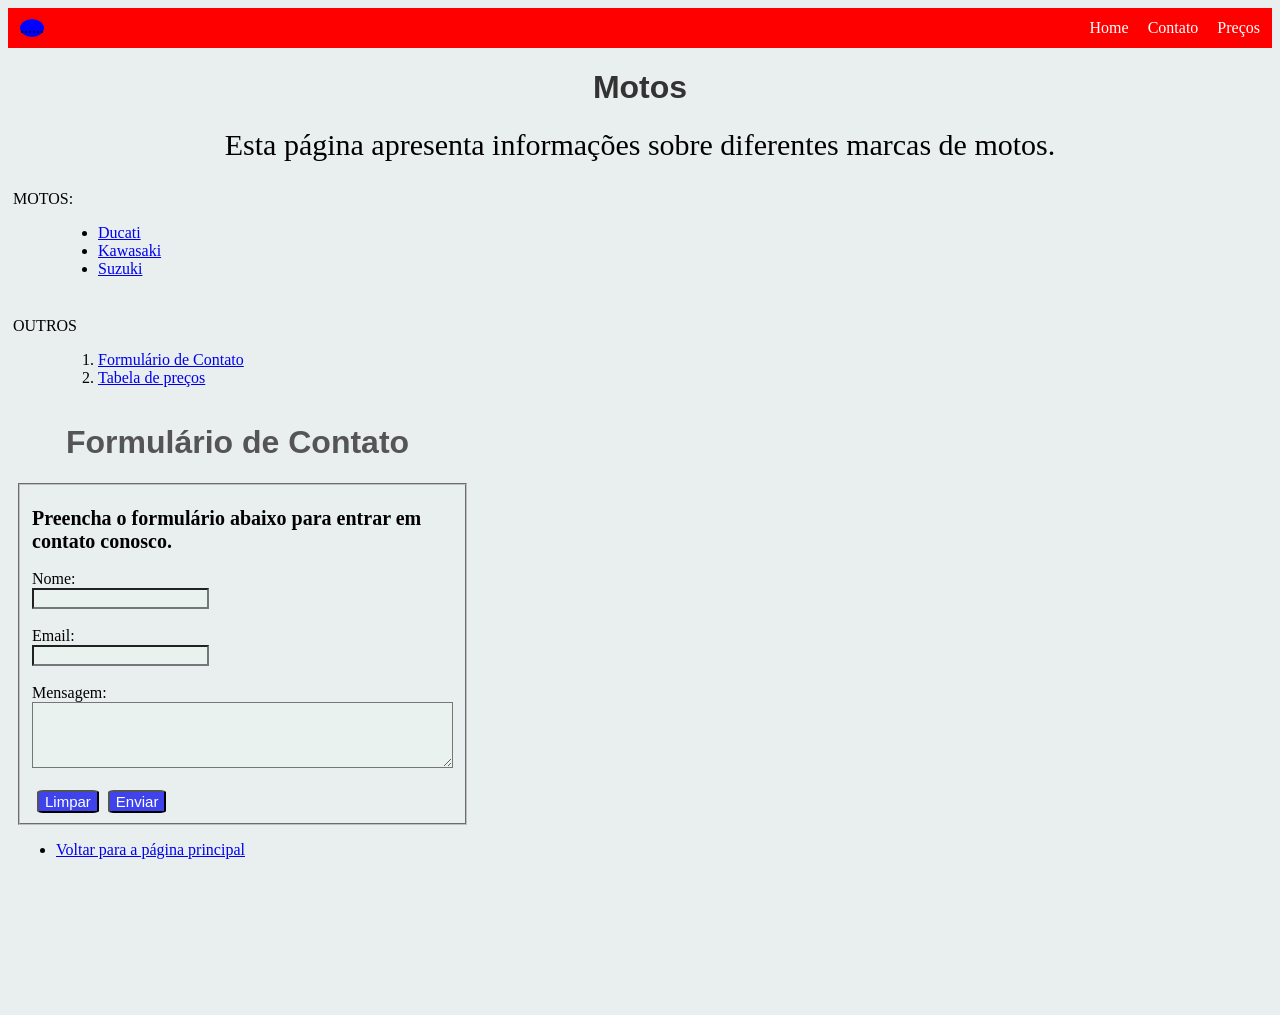
==== index.html @ a950b879 "Aula6-Utilizando Flexbox" ====
<!doctype html>
<html lang="en">
  <head>
    <meta charset="UTF-8" />
    <meta name="viewport" content="width=device-width, initial-scale=1.0" />
    <link rel="stylesheet" href="style.css" />
    <title>Motos</title>
  </head>
  <body>
    <div class="navbar">
      <div class="logo">......</div>
      <div class="menu">
        <a href="">Home</a>
        <a href="">Contato</a>
        <a href="">Preços</a>
      </div>
    </div>
    <div class="titulo">
      <h1>Motos</h1>
    </div>
    <div class="descricao">
      <p>Esta página apresenta informações sobre diferentes marcas de motos.</p>
    </div>
    <br />

    <p>MOTOS:</p>
    <ul id="links">
      <li><a href="motos/ducati.html">Ducati</a></li>
      <li><a href="motos/kawasaki.html">Kawasaki</a></li>
      <li><a href="motos/suzuki.html">Suzuki</a></li>
    </ul>
    <br />

    <p>OUTROS</p>
    <ol class="outros">
      <li><a href="form.html">Formulário de Contato</a></li>
      <li><a href="tabela.html">Tabela de preços</a></li>
    </ol>

    <iframe
      src="form.html"
      frameborder="0"
      width="600px"
      height="600px"
    ></iframe>
  </body>
</html>
---- style.css ----
body {
  background-color: rgb(233, 239, 239);
}

.navbar {
  background-color: red;
  display: flex;
  flex-direction: row;
  justify-content: space-between;
  align-items: center;
  padding: 0 12px;
  height: 40px;
}
.logo {
  background-color: blue;
  border-radius: 100%;
}
.menu a {
  color: white;
  /* border: 1px solid black; */
  text-decoration: none;
  margin-left: 15px;
}
p {
  font-size: 16px;
  margin: 5px;
}
.titulo {
  color: #333;
  font-family: Arial, sans-serif;
  text-align: center;
  margin-top: 20px;
}

.descricao p {
  font-size: 30px;
  display: flex;
  justify-content: center;
}
#links {
  margin-left: 50px;
}

.outros {
  margin-left: 50px;
}

.tabela-preco {
  width: 80%;
  margin: 20px auto;
  background-color: rgb(255, 255, 255);
}

fieldset {
  width: 30%;
}

h2 {
  font-size: 20px;
}

#h1-form {
  color: #555;
  font-family: "Trebuchet MS", sans-serif;
  text-align: left;
  margin-left: 50px;
}

.botao {
  font-size: 15px;
  background-color: rgb(62, 67, 236);
  margin-left: 5px;
  color: white;
  border-radius: 10%;
}

.botao:hover {
  color: rgba(62, 68, 236, 0.697);
  font-size: 16px;
  cursor: pointer;
  color: white;
}

input,
textarea {
  background-color: rgb(233, 242, 239);
}

th {
  font-weight: bold;
  font-size: 18px;
}
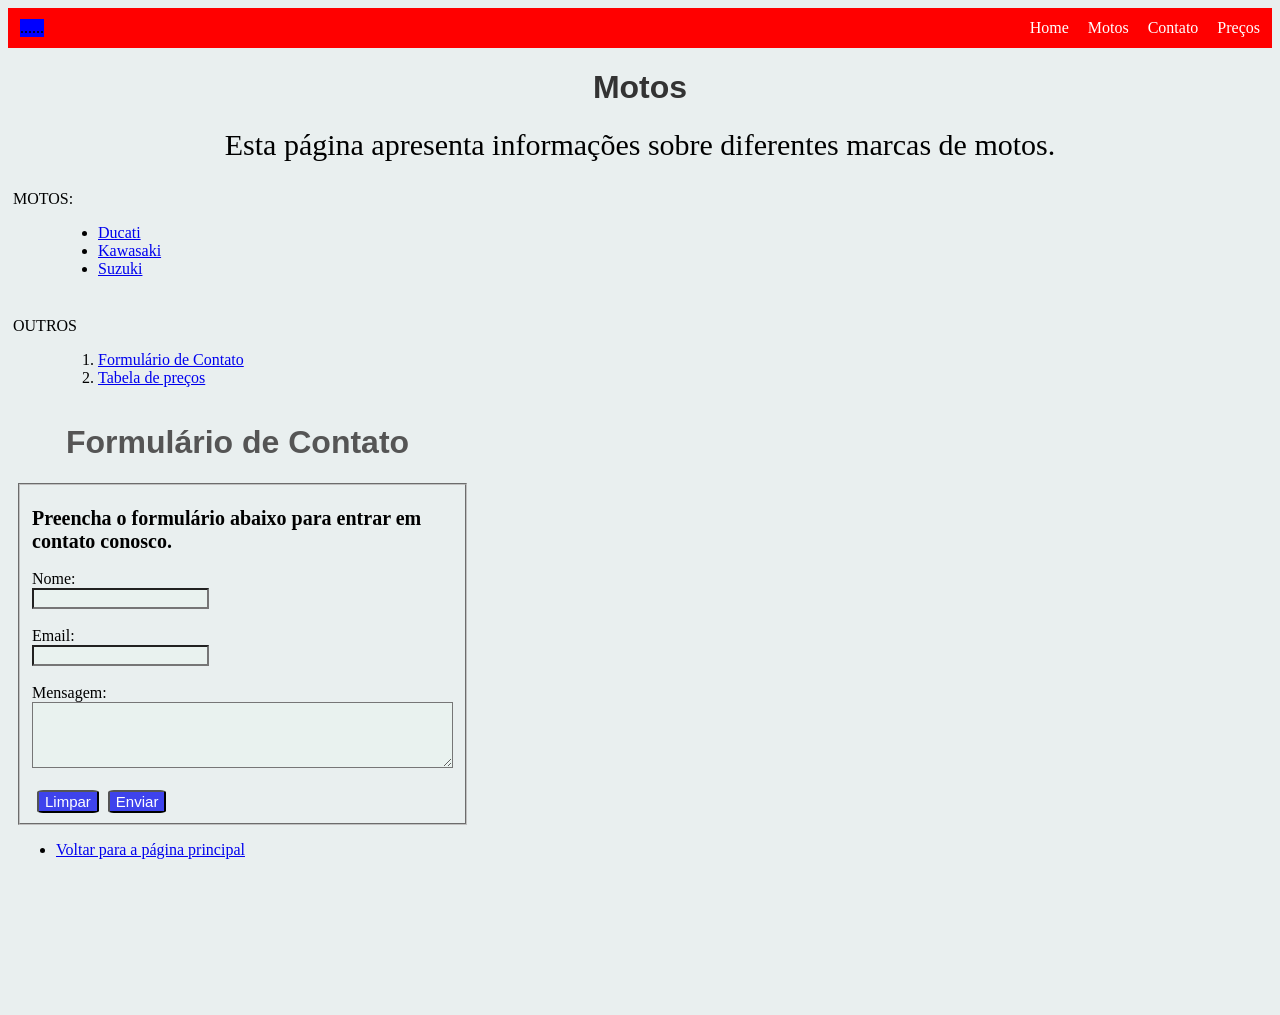
==== commit bdd86502: "motos" ====
--- a/index.html
+++ b/index.html
@@ -11,12 +11,13 @@
       <div class="logo">......</div>
       <div class="menu">
         <a href="">Home</a>
+        <a href="">Motos</a>
         <a href="">Contato</a>
         <a href="">Preços</a>
       </div>
     </div>
     <div class="titulo">
-      <h1>Motos</h1>
+      <h1 class="titulo-pagina">Motos</h1>
     </div>
     <div class="descricao">
       <p>Esta página apresenta informações sobre diferentes marcas de motos.</p>
--- a/style.css
+++ b/style.css
@@ -13,7 +13,6 @@
 }
 .logo {
   background-color: blue;
-  border-radius: 100%;
 }
 .menu a {
   color: white;
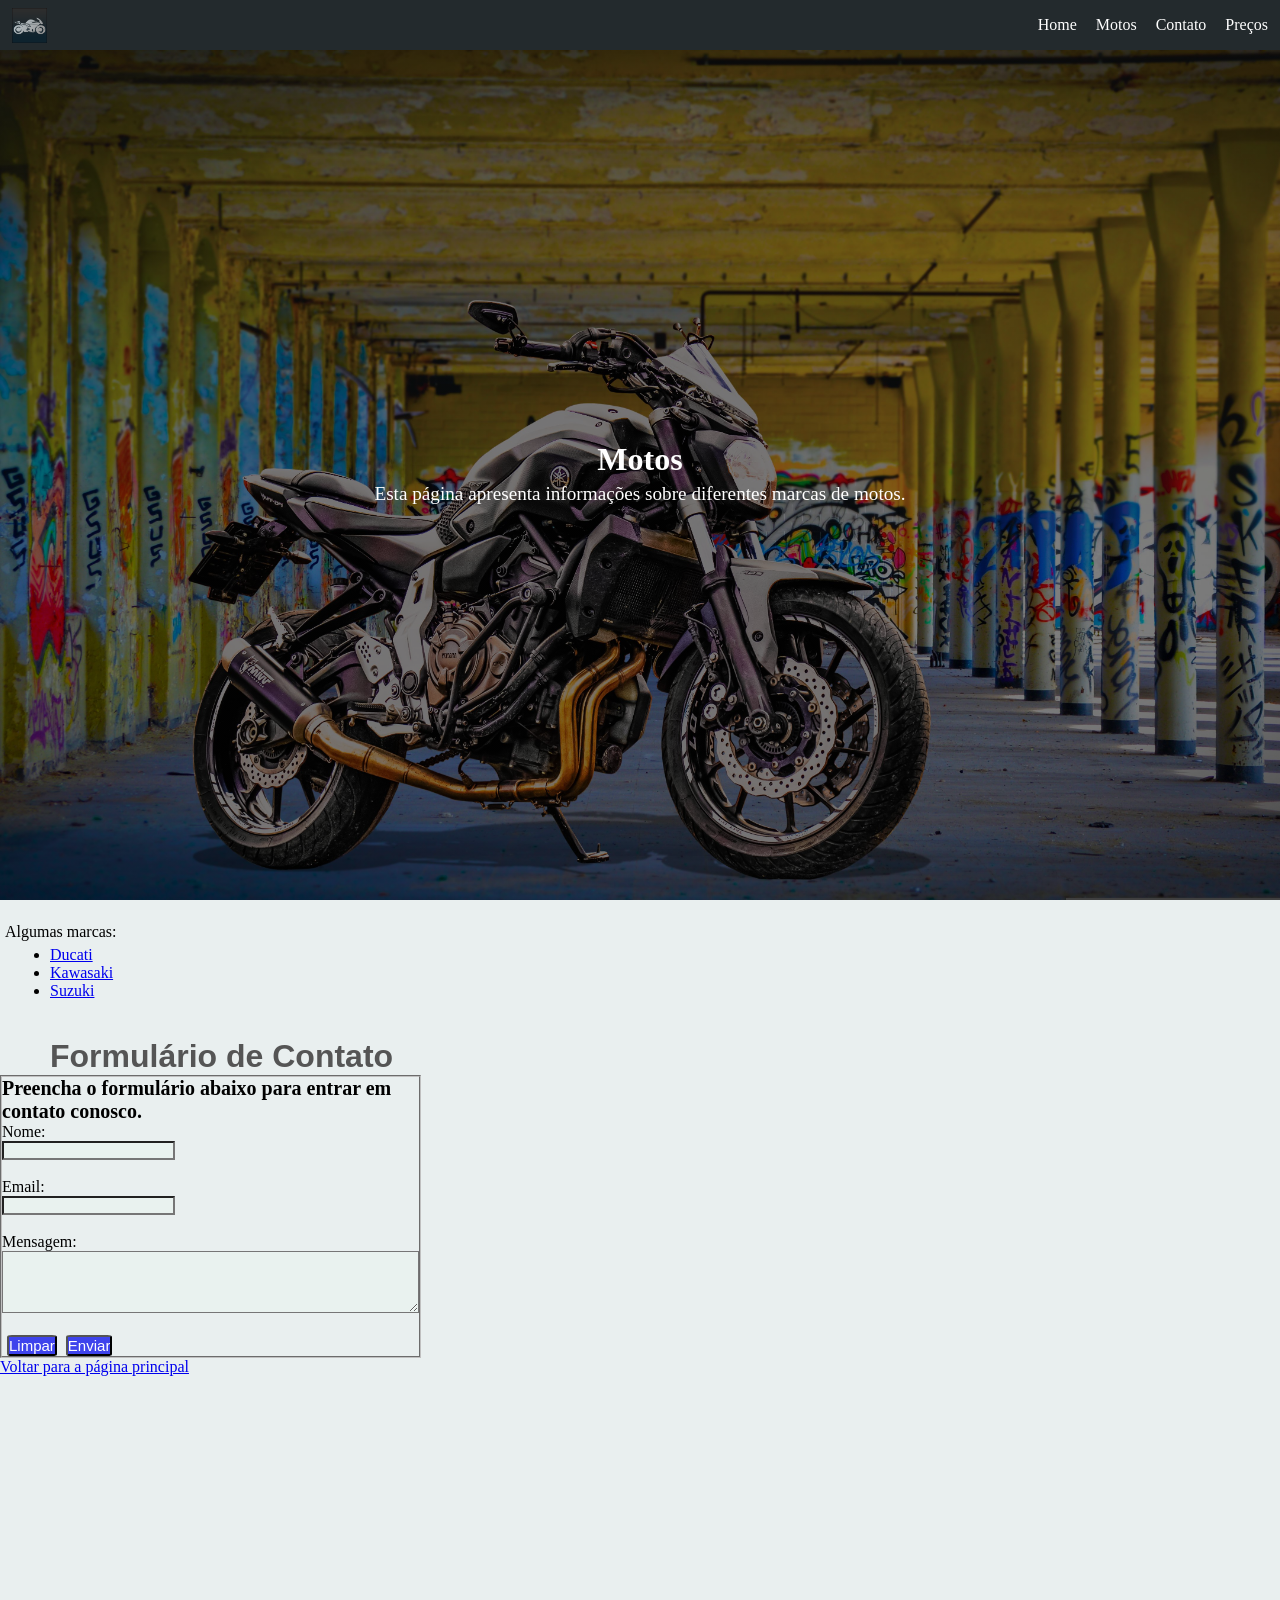
==== commit 42e24e01: "chore: clean up empty code change sections in the changes log" ====
--- a/index.html
+++ b/index.html
@@ -4,39 +4,42 @@
     <meta charset="UTF-8" />
     <meta name="viewport" content="width=device-width, initial-scale=1.0" />
     <link rel="stylesheet" href="style.css" />
+    <link
+      rel="shortcut icon"
+      href="/img/logo/bike-icon.ico"
+      type="image/x-icon"
+    />
     <title>Motos</title>
   </head>
   <body>
     <div class="navbar">
-      <div class="logo">......</div>
+      <div class="logo"><img src="/img/logo/bike-icon.ico" alt="logo" /></div>
       <div class="menu">
-        <a href="">Home</a>
-        <a href="">Motos</a>
-        <a href="">Contato</a>
-        <a href="">Preços</a>
+        <a href="/index.html">Home</a>
+        <a href="/motos.html">Motos</a>
+        <a href="/form.html">Contato</a>
+        <a href="/tabela.html">Preços</a>
       </div>
     </div>
-    <div class="titulo">
-      <h1 class="titulo-pagina">Motos</h1>
-    </div>
-    <div class="descricao">
-      <p>Esta página apresenta informações sobre diferentes marcas de motos.</p>
-    </div>
+
+    <header class="hero">
+      <div class="hero-content">
+        <h1 class="titulo-pagina">Motos</h1>
+        <p>
+          Esta página apresenta informações sobre diferentes marcas de motos.
+        </p>
+      </div>
+    </header>
+
     <br />
 
-    <p>MOTOS:</p>
+    <p>Algumas marcas:</p>
     <ul id="links">
       <li><a href="motos/ducati.html">Ducati</a></li>
       <li><a href="motos/kawasaki.html">Kawasaki</a></li>
       <li><a href="motos/suzuki.html">Suzuki</a></li>
     </ul>
     <br />
-
-    <p>OUTROS</p>
-    <ol class="outros">
-      <li><a href="form.html">Formulário de Contato</a></li>
-      <li><a href="tabela.html">Tabela de preços</a></li>
-    </ol>
 
     <iframe
       src="form.html"
--- a/style.css
+++ b/style.css
@@ -1,18 +1,26 @@
+* {
+  margin: 0;
+  padding: 0;
+  box-sizing: border-box;
+}
+
 body {
   background-color: rgb(233, 239, 239);
 }
 
 .navbar {
-  background-color: red;
+  background-color: #232a2d;
   display: flex;
   flex-direction: row;
   justify-content: space-between;
   align-items: center;
   padding: 0 12px;
-  height: 40px;
+  height: 50px;
+  margin-top: 0px;
 }
-.logo {
-  background-color: blue;
+.logo img {
+  width: 35px;
+  display: flex;
 }
 .menu a {
   color: white;
@@ -32,7 +40,7 @@
 }
 
 .descricao p {
-  font-size: 30px;
+  font-size: 28px;
   display: flex;
   justify-content: center;
 }
@@ -89,3 +97,27 @@
   font-weight: bold;
   font-size: 18px;
 }
+
+/* Seção da Imagem de Fundo */
+.hero {
+  height: calc(100vh - 50px); /* Ocupa a tela toda menos a altura da nav */
+  background-image:
+    linear-gradient(rgba(0, 0, 0, 0.5), rgba(0, 0, 0, 0.5)),
+    url("/img/background/mt-background-home.jpg");
+  background-size: cover;
+  background-position: center;
+  display: flex;
+  justify-content: center; /* Centraliza horizontalmente */
+  align-items: center; /* Centraliza verticalmente */
+  text-align: center;
+  color: white;
+}
+
+.hero-content h2 {
+  font-size: 3rem;
+  margin-bottom: 10px;
+}
+
+.hero-content p {
+  font-size: 1.2rem;
+}
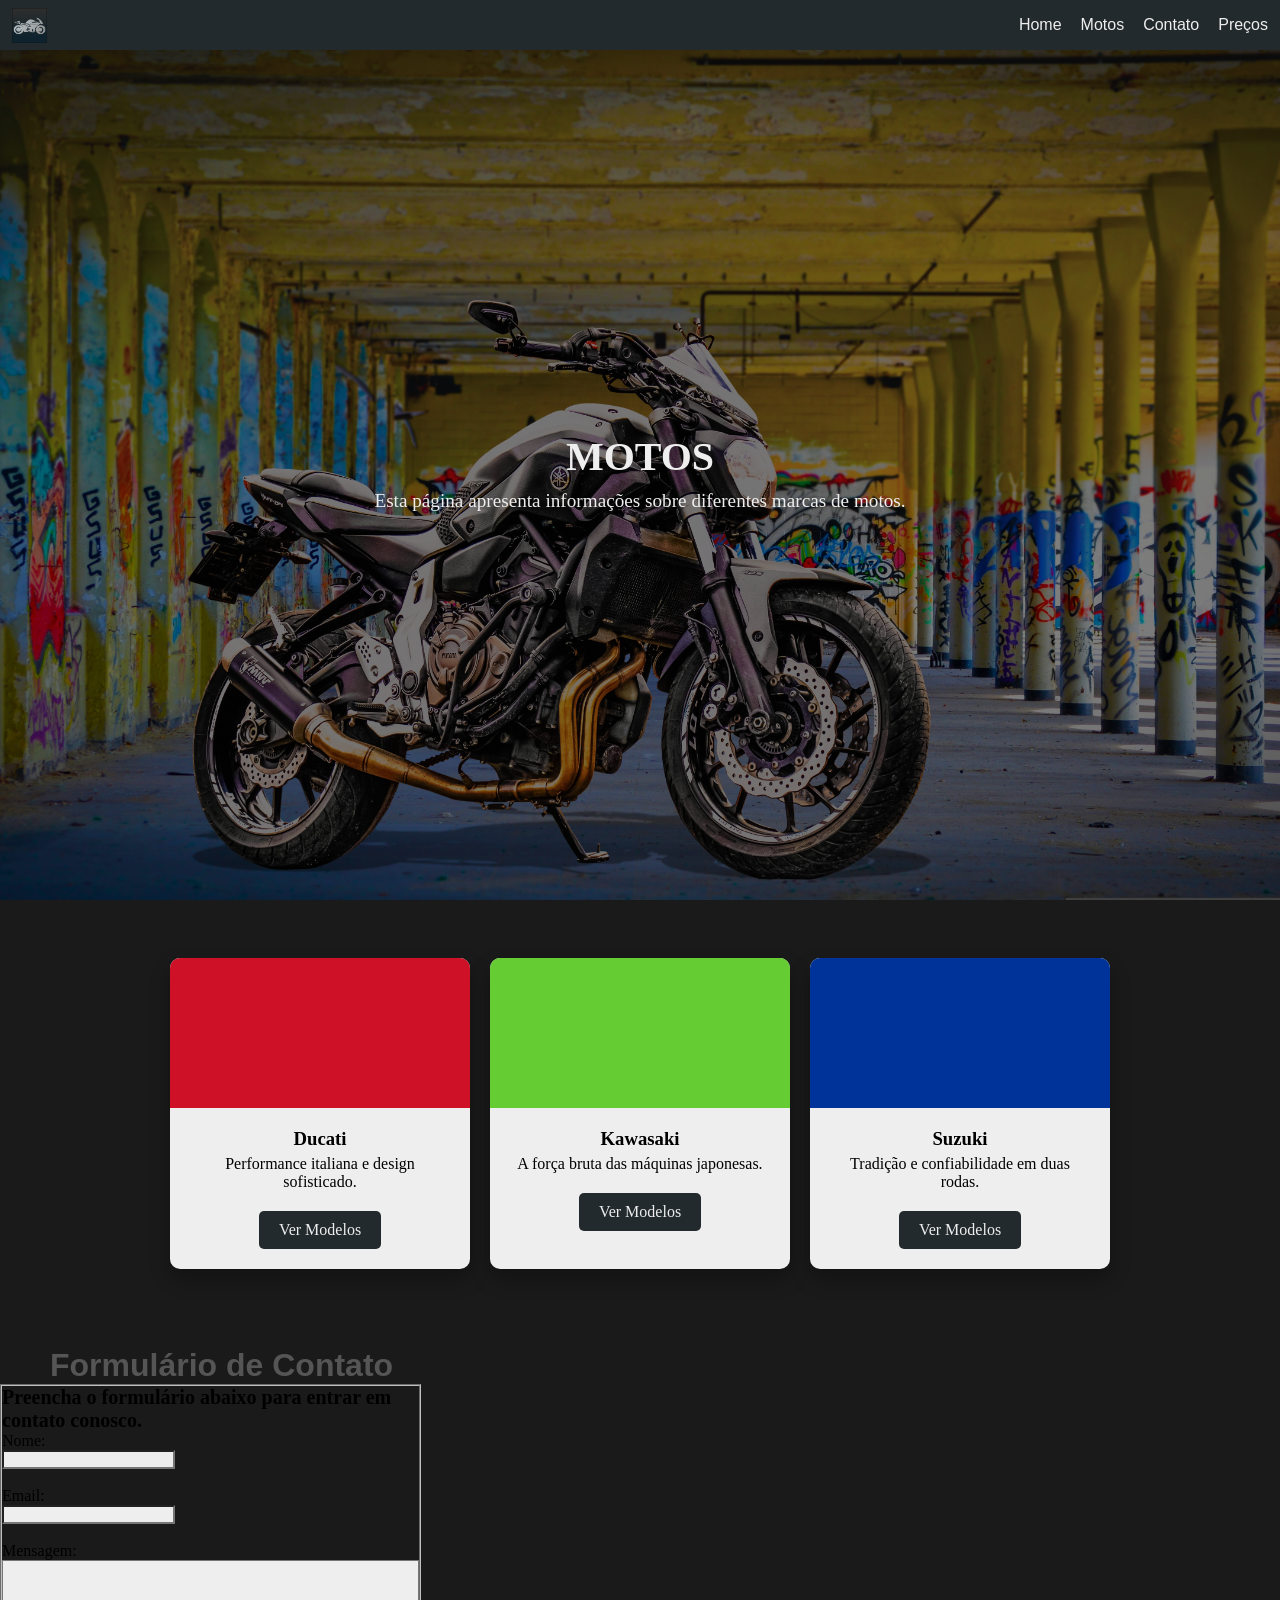
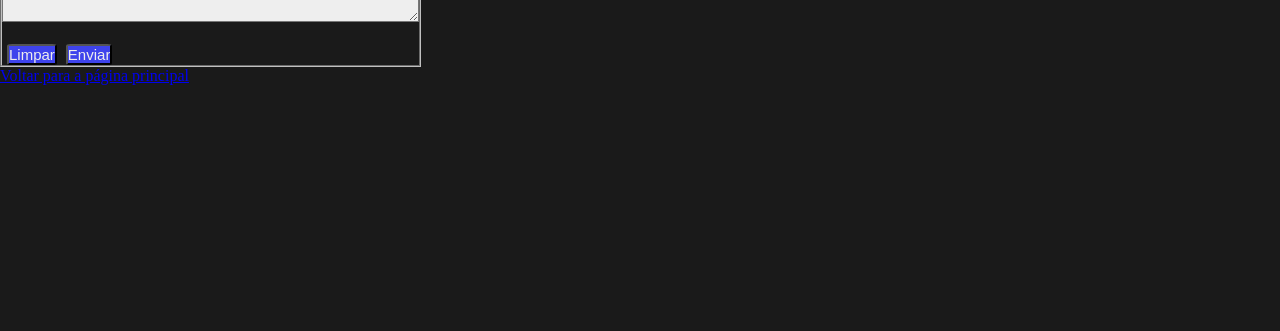
==== commit af36ee0d: "feat: enhance navbar and add motorcycle cards with descriptions and links" ====
--- a/index.html
+++ b/index.html
@@ -13,7 +13,11 @@
   </head>
   <body>
     <div class="navbar">
-      <div class="logo"><img src="/img/logo/bike-icon.ico" alt="logo" /></div>
+      <div class="logo">
+        <img src="/img/logo/bike-icon.ico" alt="logo" /><a
+          href="/index.html"
+        ></a>
+      </div>
       <div class="menu">
         <a href="/index.html">Home</a>
         <a href="/motos.html">Motos</a>
@@ -33,12 +37,35 @@
 
     <br />
 
-    <p>Algumas marcas:</p>
-    <ul id="links">
-      <li><a href="motos/ducati.html">Ducati</a></li>
-      <li><a href="motos/kawasaki.html">Kawasaki</a></li>
-      <li><a href="motos/suzuki.html">Suzuki</a></li>
-    </ul>
+<section class="container-marcas">
+  <div class="card">
+    <div class="card-header ducati"></div>
+    <div class="card-body">
+      <h3>Ducati</h3>
+      <p>Performance italiana e design sofisticado.</p>
+      <a href="motos/ducati.html" class="btn-card">Ver Modelos</a>
+    </div>
+  </div>
+
+  <div class="card">
+    <div class="card-header kawasaki"></div>
+    <div class="card-body">
+      <h3>Kawasaki</h3>
+      <p>A força bruta das máquinas japonesas.</p>
+      <a href="motos/kawasaki.html" class="btn-card">Ver Modelos</a>
+    </div>
+  </div>
+
+  <div class="card">
+    <div class="card-header suzuki"></div>
+    <div class="card-body">
+      <h3>Suzuki</h3>
+      <p>Tradição e confiabilidade em duas rodas.</p>
+      <a href="motos/suzuki.html" class="btn-card">Ver Modelos</a>
+    </div>
+  </div>
+</section>
+  
     <br />
 
     <iframe
--- a/style.css
+++ b/style.css
@@ -5,7 +5,7 @@
 }
 
 body {
-  background-color: rgb(233, 239, 239);
+  background-color: #1a1a1a;
 }
 
 .navbar {
@@ -23,17 +23,23 @@
   display: flex;
 }
 .menu a {
-  color: white;
-  /* border: 1px solid black; */
+  color: #eeeeee;
   text-decoration: none;
   margin-left: 15px;
+  font-family: sans-serif;
+  transition: 0.3s;
 }
+
+.menu a:hover {
+  color: #ff4d4d; 
+}
+
 p {
   font-size: 16px;
   margin: 5px;
 }
 .titulo {
-  color: #333;
+  color: #eeeeee;
   font-family: Arial, sans-serif;
   text-align: center;
   margin-top: 20px;
@@ -55,9 +61,59 @@
 .tabela-preco {
   width: 80%;
   margin: 20px auto;
-  background-color: rgb(255, 255, 255);
+  background-color: #eeeeee;
 }
 
+/* Container que segura os cards */
+.container-marcas {
+  display: flex;
+  justify-content: center; 
+  gap: 20px;               /* Espaço entre os cards */
+  padding: 40px 20px;
+  flex-wrap: wrap;         /* Se a tela for pequena, eles quebram linha */
+}
+
+/* Estilo individual do Card */
+.card {
+  background-color: #eeeeee;
+  width: 300px;
+  border-radius: 10px;
+  overflow: hidden;      
+  box-shadow: 0 10px 20px rgba(0, 0, 0, 0.3);
+  transition: transform 0.3s;
+}
+
+.card:hover {
+  transform: translateY(-10px); /* Efeito de flutuar ao passar o mouse */
+}
+
+/* Espaço para uma cor ou imagem no topo do card */
+.card-header {
+  height: 150px;
+  transition: height 0.3s ease;
+  background-color: #444;
+}
+
+/* Cores temáticas para cada marca (Substituir por imagens) */
+.ducati { background-color: #ce1126; }    /* Vermelho Ducati */
+.kawasaki { background-color: #66cc33; }  /* Verde Kawasaki */
+.suzuki { background-color: #003399; }    /* Azul Suzuki */
+
+
+.card-body {
+  padding: 20px;
+  text-align: center;
+}
+
+.btn-card {
+  display: inline-block;
+  margin-top: 15px;
+  padding: 10px 20px;
+  background-color: #232a2d;
+  color:#eeeeee;
+  text-decoration: none;
+  border-radius: 5px;
+}
 fieldset {
   width: 30%;
 }
@@ -77,7 +133,7 @@
   font-size: 15px;
   background-color: rgb(62, 67, 236);
   margin-left: 5px;
-  color: white;
+  color: #eeeeee;
   border-radius: 10%;
 }
 
@@ -85,12 +141,12 @@
   color: rgba(62, 68, 236, 0.697);
   font-size: 16px;
   cursor: pointer;
-  color: white;
+  color: #eeeeee;
 }
 
 input,
 textarea {
-  background-color: rgb(233, 242, 239);
+  background-color: #eeeeee;
 }
 
 th {
@@ -110,14 +166,15 @@
   justify-content: center; /* Centraliza horizontalmente */
   align-items: center; /* Centraliza verticalmente */
   text-align: center;
-  color: white;
-}
-
-.hero-content h2 {
-  font-size: 3rem;
-  margin-bottom: 10px;
+  color: #eeeeee;
 }
 
 .hero-content p {
   font-size: 1.2rem;
 }
+.hero-content .titulo-pagina { 
+  font-size: 2.5rem;
+  margin-bottom: 10px;
+  text-transform: uppercase;
+  font-weight: bold;
+}
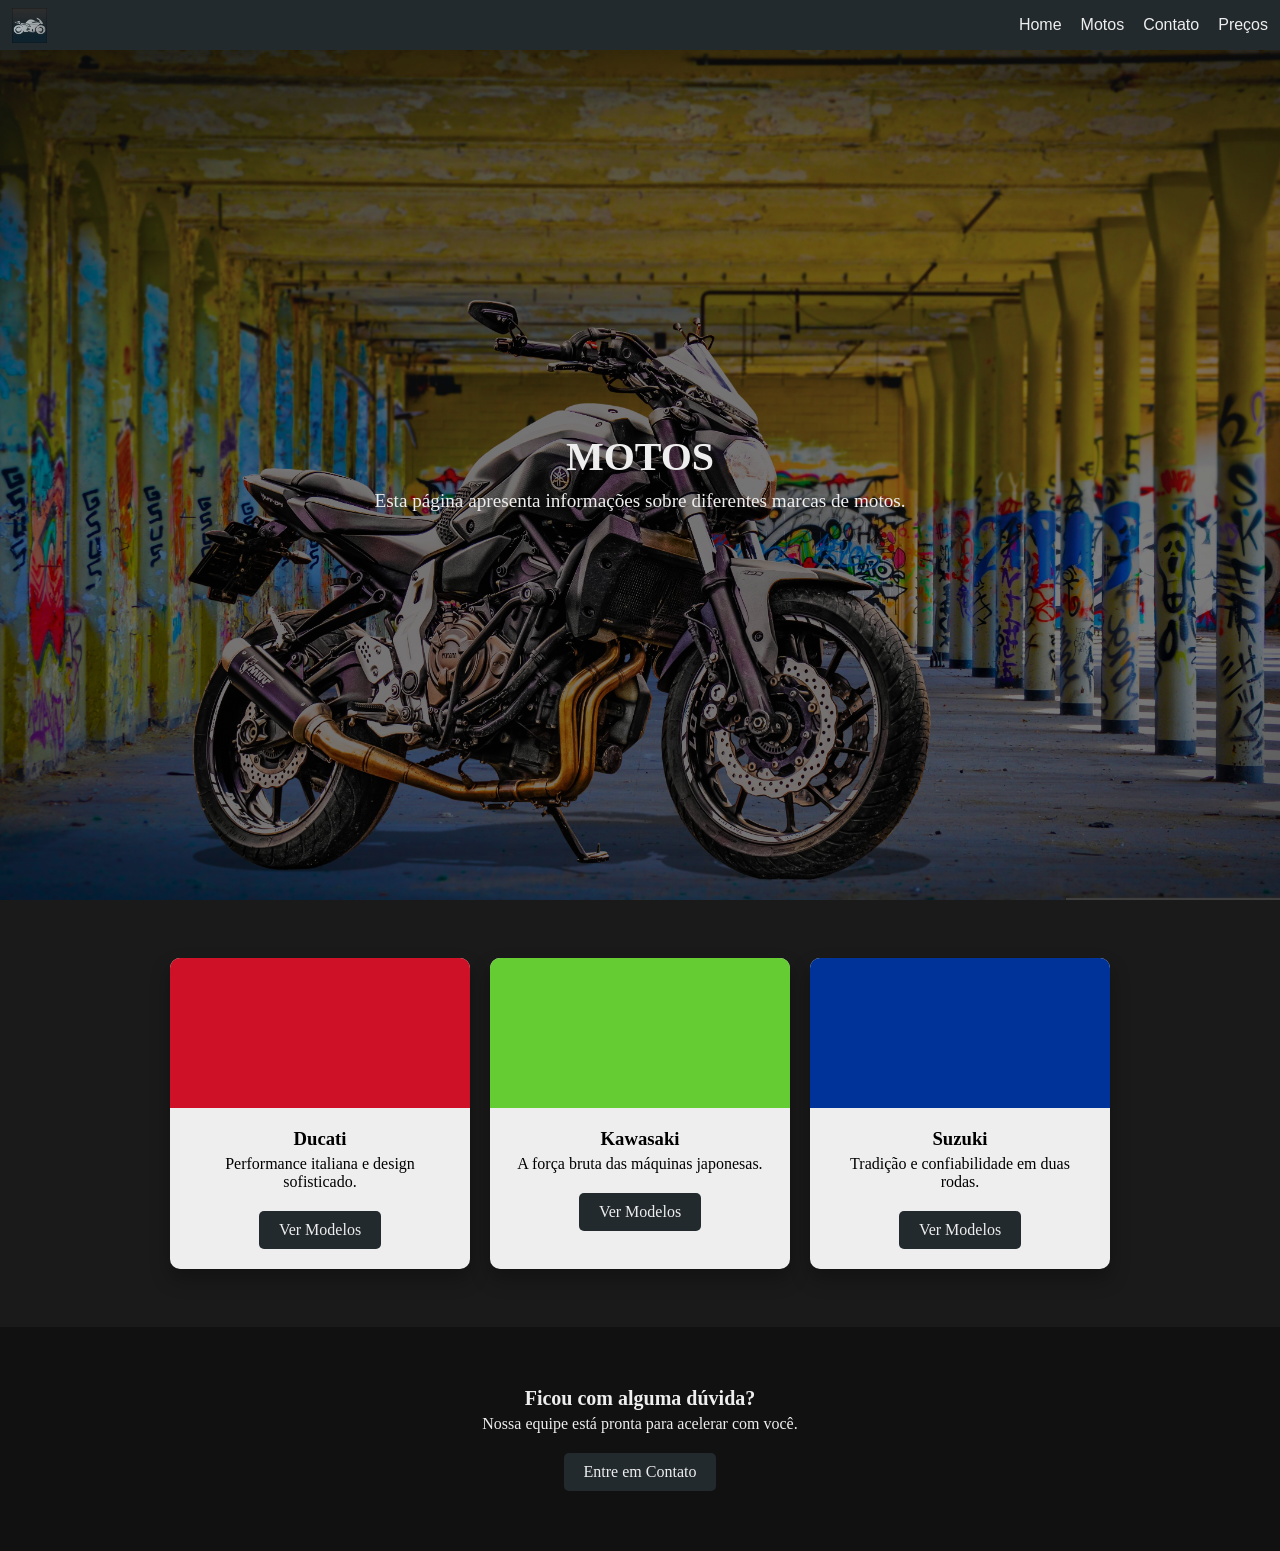
==== commit 5ec25b60: "feat: update motorcycle pages and forms with new layout and specifications" ====
--- a/index.html
+++ b/index.html
@@ -1,78 +1,75 @@
 <!doctype html>
 <html lang="en">
-  <head>
-    <meta charset="UTF-8" />
-    <meta name="viewport" content="width=device-width, initial-scale=1.0" />
-    <link rel="stylesheet" href="style.css" />
-    <link
-      rel="shortcut icon"
-      href="/img/logo/bike-icon.ico"
-      type="image/x-icon"
-    />
-    <title>Motos</title>
-  </head>
-  <body>
-    <div class="navbar">
-      <div class="logo">
-        <img src="/img/logo/bike-icon.ico" alt="logo" /><a
-          href="/index.html"
-        ></a>
-      </div>
-      <div class="menu">
-        <a href="/index.html">Home</a>
-        <a href="/motos.html">Motos</a>
-        <a href="/form.html">Contato</a>
-        <a href="/tabela.html">Preços</a>
+
+<head>
+  <meta charset="UTF-8" />
+  <meta name="viewport" content="width=device-width, initial-scale=1.0" />
+  <link rel="stylesheet" href="style.css" />
+  <link rel="shortcut icon" href="/img/logo/bike-icon.ico" type="image/x-icon" />
+  <title>Motos</title>
+</head>
+
+<body>
+  <div class="navbar">
+    <div class="logo">
+      <img src="/img/logo/bike-icon.ico" alt="logo" /><a href="/index.html"></a>
+    </div>
+    <div class="menu">
+      <a href="/index.html">Home</a>
+      <a href="/motos.html">Motos</a>
+      <a href="/form.html">Contato</a>
+      <a href="/tabela.html">Preços</a>
+    </div>
+  </div>
+
+  <header class="hero">
+    <div class="hero-content">
+      <h1 class="titulo-pagina">Motos</h1>
+      <p>
+        Esta página apresenta informações sobre diferentes marcas de motos.
+      </p>
+    </div>
+  </header>
+
+  <br />
+
+  <section class="container-marcas">
+    <div class="card">
+      <div class="card-header ducati"></div>
+      <div class="card-body">
+        <h3>Ducati</h3>
+        <p>Performance italiana e design sofisticado.</p>
+        <a href="motos/ducati.html" class="btn-card">Ver Modelos</a>
       </div>
     </div>
 
-    <header class="hero">
-      <div class="hero-content">
-        <h1 class="titulo-pagina">Motos</h1>
-        <p>
-          Esta página apresenta informações sobre diferentes marcas de motos.
-        </p>
+    <div class="card">
+      <div class="card-header kawasaki"></div>
+      <div class="card-body">
+        <h3>Kawasaki</h3>
+        <p>A força bruta das máquinas japonesas.</p>
+        <a href="motos/kawasaki.html" class="btn-card">Ver Modelos</a>
       </div>
-    </header>
+    </div>
 
-    <br />
+    <div class="card">
+      <div class="card-header suzuki"></div>
+      <div class="card-body">
+        <h3>Suzuki</h3>
+        <p>Tradição e confiabilidade em duas rodas.</p>
+        <a href="motos/suzuki.html" class="btn-card">Ver Modelos</a>
+      </div>
+    </div>
+  </section>
 
-<section class="container-marcas">
-  <div class="card">
-    <div class="card-header ducati"></div>
-    <div class="card-body">
-      <h3>Ducati</h3>
-      <p>Performance italiana e design sofisticado.</p>
-      <a href="motos/ducati.html" class="btn-card">Ver Modelos</a>
-    </div>
-  </div>
+  <br />
 
-  <div class="card">
-    <div class="card-header kawasaki"></div>
-    <div class="card-body">
-      <h3>Kawasaki</h3>
-      <p>A força bruta das máquinas japonesas.</p>
-      <a href="motos/kawasaki.html" class="btn-card">Ver Modelos</a>
-    </div>
-  </div>
+  <section class="cta-contato">
+    <h2>Ficou com alguma dúvida?</h2>
+    <p>Nossa equipe está pronta para acelerar com você.</p>
+    <a href="form.html" class="btn-card">Entre em Contato</a>
+  </section>
 
-  <div class="card">
-    <div class="card-header suzuki"></div>
-    <div class="card-body">
-      <h3>Suzuki</h3>
-      <p>Tradição e confiabilidade em duas rodas.</p>
-      <a href="motos/suzuki.html" class="btn-card">Ver Modelos</a>
-    </div>
-  </div>
-</section>
-  
-    <br />
+</body>
 
-    <iframe
-      src="form.html"
-      frameborder="0"
-      width="600px"
-      height="600px"
-    ></iframe>
-  </body>
-</html>
+</html>
--- a/style.css
+++ b/style.css
@@ -38,30 +38,15 @@
   font-size: 16px;
   margin: 5px;
 }
-.titulo {
-  color: #eeeeee;
-  font-family: Arial, sans-serif;
-  text-align: center;
-  margin-top: 20px;
-}
-
-.descricao p {
-  font-size: 28px;
+
+.hero-tabela {
+  height: 30vh; 
   display: flex;
   justify-content: center;
-}
-#links {
-  margin-left: 50px;
-}
-
-.outros {
-  margin-left: 50px;
-}
-
-.tabela-preco {
-  width: 80%;
-  margin: 20px auto;
-  background-color: #eeeeee;
+  align-items: center;
+  text-align: center;
+  color: #eeeeee;
+  background-color: #1a1a1a;
 }
 
 /* Container que segura os cards */
@@ -114,8 +99,14 @@
   text-decoration: none;
   border-radius: 5px;
 }
-fieldset {
-  width: 30%;
+
+.contato-container {
+  display: flex;
+  flex-direction: column;
+  align-items: center;
+  justify-content: center;
+  min-height: 80vh;
+  padding: 20px;
 }
 
 h2 {
@@ -129,21 +120,6 @@
   margin-left: 50px;
 }
 
-.botao {
-  font-size: 15px;
-  background-color: rgb(62, 67, 236);
-  margin-left: 5px;
-  color: #eeeeee;
-  border-radius: 10%;
-}
-
-.botao:hover {
-  color: rgba(62, 68, 236, 0.697);
-  font-size: 16px;
-  cursor: pointer;
-  color: #eeeeee;
-}
-
 input,
 textarea {
   background-color: #eeeeee;
@@ -154,7 +130,34 @@
   font-size: 18px;
 }
 
-/* Seção da Imagem de Fundo */
+.tabela-preco {
+  width: 90%;
+  max-width: 800px;
+  margin: 50px auto;
+  border-collapse: collapse;
+  background-color: #232a2d; /* Cor escura para combinar com o tema */
+  color: #eeeeee;
+  border-radius: 10px;
+  overflow: hidden;
+}
+
+.tabela-preco th {
+  background-color: #ff4d4d; /* Vermelho esportivo no topo */
+  padding: 15px;
+  text-transform: uppercase;
+}
+
+.tabela-preco td {
+  padding: 12px;
+  text-align: center;
+  border-bottom: 1px solid #444;
+}
+
+.tabela-preco tr:hover {
+  background-color: #333; /* Efeito ao passar o mouse na linha */
+}
+
+/* Imagem de Fundo */
 .hero {
   height: calc(100vh - 50px); /* Ocupa a tela toda menos a altura da nav */
   background-image:
@@ -177,4 +180,230 @@
   margin-bottom: 10px;
   text-transform: uppercase;
   font-weight: bold;
+}
+
+
+.hero-marca {
+  height: 40vh;
+  display: flex;
+  justify-content: center;
+  align-items: center;
+  text-align: center;
+  color: #eeeeee;
+}
+
+/* Cores de Destaque */
+.bg-kawasaki { background: linear-gradient(rgba(0,0,0,0.6), rgba(0,0,0,0.6)), #66cc33; }
+.border-kawasaki { border-left: 5px solid #66cc33; }
+.tag-kawasaki { background-color: #66cc33; }
+
+.bg-suzuki { background: linear-gradient(rgba(0,0,0,0.6), rgba(0,0,0,0.6)), #003399; }
+.border-suzuki { border-left: 5px solid #003399; }
+.tag-suzuki { background-color: #003399; }
+
+.bg-ducati { 
+  background: linear-gradient(rgba(0,0,0,0.6), rgba(0,0,0,0.6)), #ce1126; 
+}
+.border-ducati { border-left: 5px solid #ce1126; }
+.tag-ducati { 
+  background-color: #ce1126 !important; 
+}
+
+.vitrine-motos {
+  display: flex;
+  justify-content: space-around;
+  flex-wrap: wrap;
+  gap: 30px;
+  padding: 50px 20px;
+}
+
+/* Card minimalista de modelo */
+.modelo-card {
+  background-color: #232a2d;
+  color: #eeeeee;
+  width: 350px;
+  padding: 20px;
+  border-radius: 5px;
+  transition: 0.3s;
+}
+
+.modelo-card:hover {
+  background-color: #333;
+  transform: scale(1.05);
+}
+
+.modelo-info h3 {
+  font-family: sans-serif;
+  text-transform: uppercase;
+  margin-bottom: 10px;
+}
+
+.tag {
+  display: inline-block;
+  margin-top: 15px;
+  font-size: 12px;
+  background-color: #ce1126;
+  padding: 3px 10px;
+  border-radius: 20px;
+  font-weight: bold;
+}
+
+.voltar {
+  text-align: center;
+  padding-bottom: 40px;
+}
+
+.voltar a {
+  color: #eeeeee;
+  text-decoration: none;
+  font-family: sans-serif;
+}
+
+.especificacoes-container {
+  padding: 40px 20px;
+  max-width: 900px;
+  margin: 0 auto;
+}
+
+.titulo-sessao {
+  color: #eeeeee;
+  text-align: center;
+  margin-bottom: 30px;
+  text-transform: uppercase;
+}
+
+.spec-item {
+  background-color: #232a2d;
+  margin-bottom: 20px;
+  padding: 20px;
+  border-radius: 8px;
+  color: #eeeeee;
+}
+
+.spec-header {
+  display: flex;
+  justify-content: space-between;
+  align-items: center;
+  border-bottom: 1px solid #444;
+  padding-bottom: 10px;
+  margin-bottom: 15px;
+}
+
+.spec-grid {
+  display: flex;
+  justify-content: space-between;
+  flex-wrap: wrap; 
+  gap: 15px;
+}
+
+.dado {
+  flex: 1;
+  min-width: 150px; /* Garante que os dados não fiquem esmagados */
+  font-family: sans-serif;
+  font-size: 0.9rem;
+}
+
+.dado strong {
+  color: #ff4d4d; /* Cor de destaque para os rótulos */
+  display: block;
+  font-size: 0.7rem;
+  text-transform: uppercase;
+}
+
+/* Container de Contato */
+.contato-container {
+    display: flex;
+    justify-content: center;
+    align-items: center;
+    min-height: 80vh;
+    padding: 40px 20px;
+}
+
+.contato-card {
+    background-color: #232a2d; /* Mesmo cinza dos outros cards */
+    padding: 40px;
+    border-radius: 10px;
+    width: 100%;
+    max-width: 600px;
+    box-shadow: 0 10px 30px rgba(0, 0, 0, 0.5);
+    color: #eeeeee;
+}
+
+#h1-form {
+    color: #ff4d4d; /* Vermelho de destaque */
+    margin-bottom: 10px;
+    font-family: sans-serif;
+    text-transform: uppercase;
+}
+
+.form-flex {
+    display: flex;
+    flex-direction: column;
+    gap: 20px;
+    margin-top: 25px;
+}
+
+.input-group {
+    display: flex;
+    flex-direction: column;
+    gap: 8px;
+}
+
+.input-group label {
+    font-weight: bold;
+    font-size: 0.9rem;
+    color: #bbb;
+}
+
+.input-group input, 
+.input-group textarea {
+    padding: 12px;
+    border-radius: 5px;
+    border: 1px solid #444;
+    background-color: #1a1a1a;
+    color: #eeeeee;
+    font-family: sans-serif;
+    outline: none;
+}
+
+.input-group input:focus, 
+.input-group textarea:focus {
+    border-color: #ff4d4d;
+}
+
+
+.form-buttons {
+    display: flex;
+    gap: 10px;
+}
+
+.botao-enviar, .botao-reset {
+    flex: 1;
+    padding: 15px;
+    border: none;
+    border-radius: 5px;
+    cursor: pointer;
+    font-weight: bold;
+    text-transform: uppercase;
+    transition: 0.3s;
+}
+
+.botao-enviar {
+    background-color: #ff4d4d;
+    color: white;
+}
+
+.botao-reset {
+    background-color: #444;
+    color: #ccc;
+}
+
+.botao-enviar:hover { background-color: #e60000; }
+.botao-reset:hover { background-color: #555; }
+
+.cta-contato {
+    text-align: center;
+    padding: 60px 20px;
+    background-color: #111;
+    color: #eeeeee;
 }
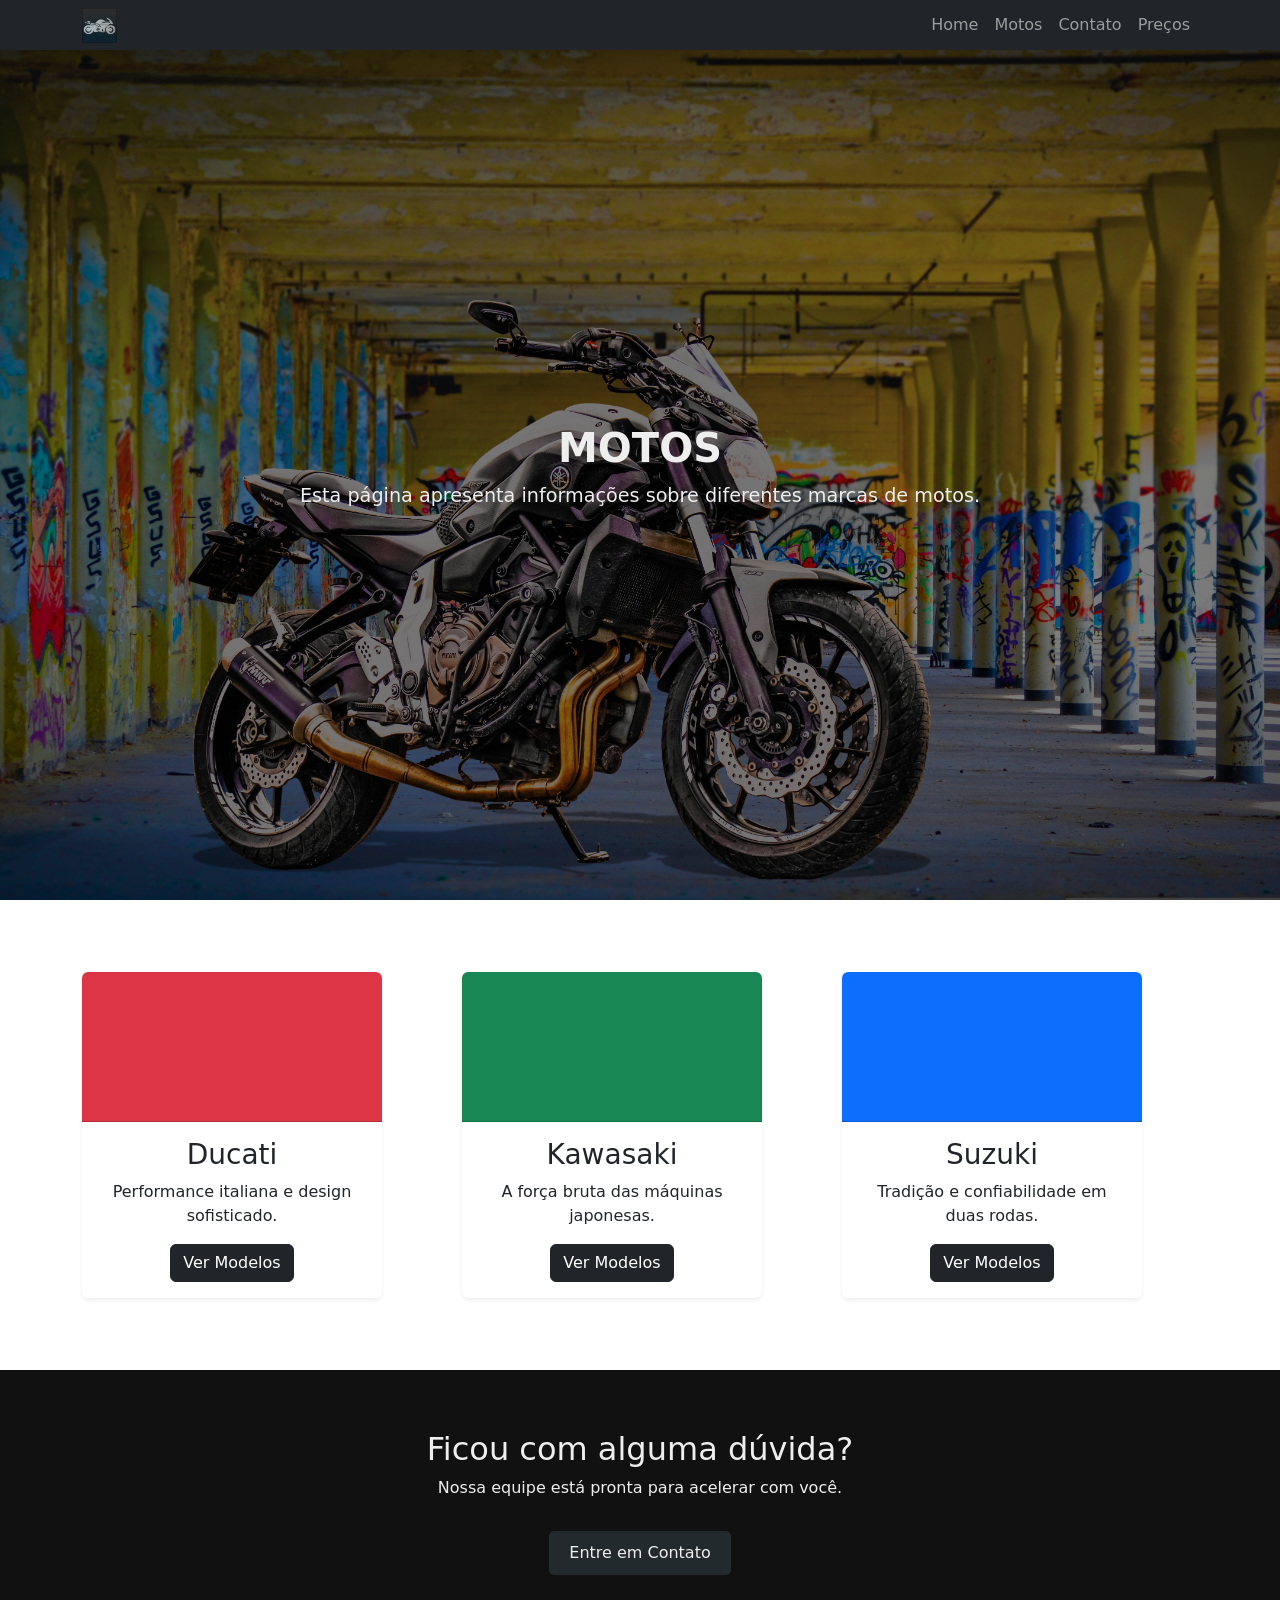
==== commit a50dff9d: "add bootstrap" ====
--- a/index.html
+++ b/index.html
@@ -5,22 +5,31 @@
   <meta charset="UTF-8" />
   <meta name="viewport" content="width=device-width, initial-scale=1.0" />
   <link rel="stylesheet" href="style.css" />
-  <link rel="shortcut icon" href="/img/logo/bike-icon.ico" type="image/x-icon" />
+  <link rel="shortcut icon" href="img/logo/bike-icon.ico" type="image/x-icon" />
   <title>Motos</title>
+  <link href="https://cdn.jsdelivr.net/npm/bootstrap@5.3.8/dist/css/bootstrap.min.css" rel="stylesheet"
+    integrity="sha384-sRIl4kxILFvY47J16cr9ZwB07vP4J8+LH7qKQnuqkuIAvNWLzeN8tE5YBujZqJLB" crossorigin="anonymous">
 </head>
 
 <body>
-  <div class="navbar">
-    <div class="logo">
-      <img src="/img/logo/bike-icon.ico" alt="logo" /><a href="/index.html"></a>
+  <nav class="navbar navbar-expand-lg navbar-dark bg-dark">
+    <div class="container">
+      <a class="navbar-brand" href="index.html">
+        <img src="img/logo/bike-icon.ico" alt="logo" width="35" height="35" />
+      </a>
+      <button class="navbar-toggler" type="button" data-bs-toggle="collapse" data-bs-target="#navbarNav">
+        <span class="navbar-toggler-icon"></span>
+      </button>
+      <div class="collapse navbar-collapse" id="navbarNav">
+        <ul class="navbar-nav ms-auto">
+          <li class="nav-item"><a class="nav-link" href="index.html">Home</a></li>
+          <li class="nav-item"><a class="nav-link" href="motos.html">Motos</a></li>
+          <li class="nav-item"><a class="nav-link" href="form.html">Contato</a></li>
+          <li class="nav-item"><a class="nav-link" href="tabela.html">Preços</a></li>
+        </ul>
+      </div>
     </div>
-    <div class="menu">
-      <a href="/index.html">Home</a>
-      <a href="/motos.html">Motos</a>
-      <a href="/form.html">Contato</a>
-      <a href="/tabela.html">Preços</a>
-    </div>
-  </div>
+  </nav>
 
   <header class="hero">
     <div class="hero-content">
@@ -33,31 +42,45 @@
 
   <br />
 
-  <section class="container-marcas">
-    <div class="card">
-      <div class="card-header ducati"></div>
-      <div class="card-body">
-        <h3>Ducati</h3>
-        <p>Performance italiana e design sofisticado.</p>
-        <a href="motos/ducati.html" class="btn-card">Ver Modelos</a>
+  <section class="container py-5">
+    <div class="row g-4">
+      <!-- Card Ducati -->
+      <div class="col-md-4">
+        <div class="card h-100 shadow-sm border-0">
+          <div class="card-header bg-danger text-white text-center py-4">
+          </div>
+          <div class="card-body text-center">
+            <h3 class="card-title">Ducati</h3>
+            <p class="card-text">Performance italiana e design sofisticado.</p>
+            <a href="motos/ducati.html" class="btn btn-dark">Ver Modelos</a>
+          </div>
+        </div>
       </div>
-    </div>
 
-    <div class="card">
-      <div class="card-header kawasaki"></div>
-      <div class="card-body">
-        <h3>Kawasaki</h3>
-        <p>A força bruta das máquinas japonesas.</p>
-        <a href="motos/kawasaki.html" class="btn-card">Ver Modelos</a>
+      <!-- Card Kawasaki -->
+      <div class="col-md-4">
+        <div class="card h-100 shadow-sm border-0">
+          <div class="card-header bg-success text-white text-center py-4">
+          </div>
+          <div class="card-body text-center">
+            <h3 class="card-title">Kawasaki</h3>
+            <p class="card-text">A força bruta das máquinas japonesas.</p>
+            <a href="motos/kawasaki.html" class="btn btn-dark">Ver Modelos</a>
+          </div>
+        </div>
       </div>
-    </div>
 
-    <div class="card">
-      <div class="card-header suzuki"></div>
-      <div class="card-body">
-        <h3>Suzuki</h3>
-        <p>Tradição e confiabilidade em duas rodas.</p>
-        <a href="motos/suzuki.html" class="btn-card">Ver Modelos</a>
+      <!-- Card Suzuki -->
+      <div class="col-md-4">
+        <div class="card h-100 shadow-sm border-0">
+          <div class="card-header bg-primary text-white text-center py-4">
+          </div>
+          <div class="card-body text-center">
+            <h3 class="card-title">Suzuki</h3>
+            <p class="card-text">Tradição e confiabilidade em duas rodas.</p>
+            <a href="motos/suzuki.html" class="btn btn-dark">Ver Modelos</a>
+          </div>
+        </div>
       </div>
     </div>
   </section>
@@ -70,6 +93,10 @@
     <a href="form.html" class="btn-card">Entre em Contato</a>
   </section>
 
+  <script src="https://cdn.jsdelivr.net/npm/bootstrap@5.3.8/dist/js/bootstrap.bundle.min.js"
+    integrity="sha384-FKyoEForCGlyvwx9Hj09JcYn3nv7wiPVlz7YYwJrWVcXK/BmnVDxM+D2scQbITxI"
+    crossorigin="anonymous"></script>
+
 </body>
 
 </html>
--- a/style.css
+++ b/style.css
@@ -162,7 +162,7 @@
   height: calc(100vh - 50px); /* Ocupa a tela toda menos a altura da nav */
   background-image:
     linear-gradient(rgba(0, 0, 0, 0.5), rgba(0, 0, 0, 0.5)),
-    url("/img/background/mt-background-home.jpg");
+    url("img/background/mt-background-home.jpg");
   background-size: cover;
   background-position: center;
   display: flex;
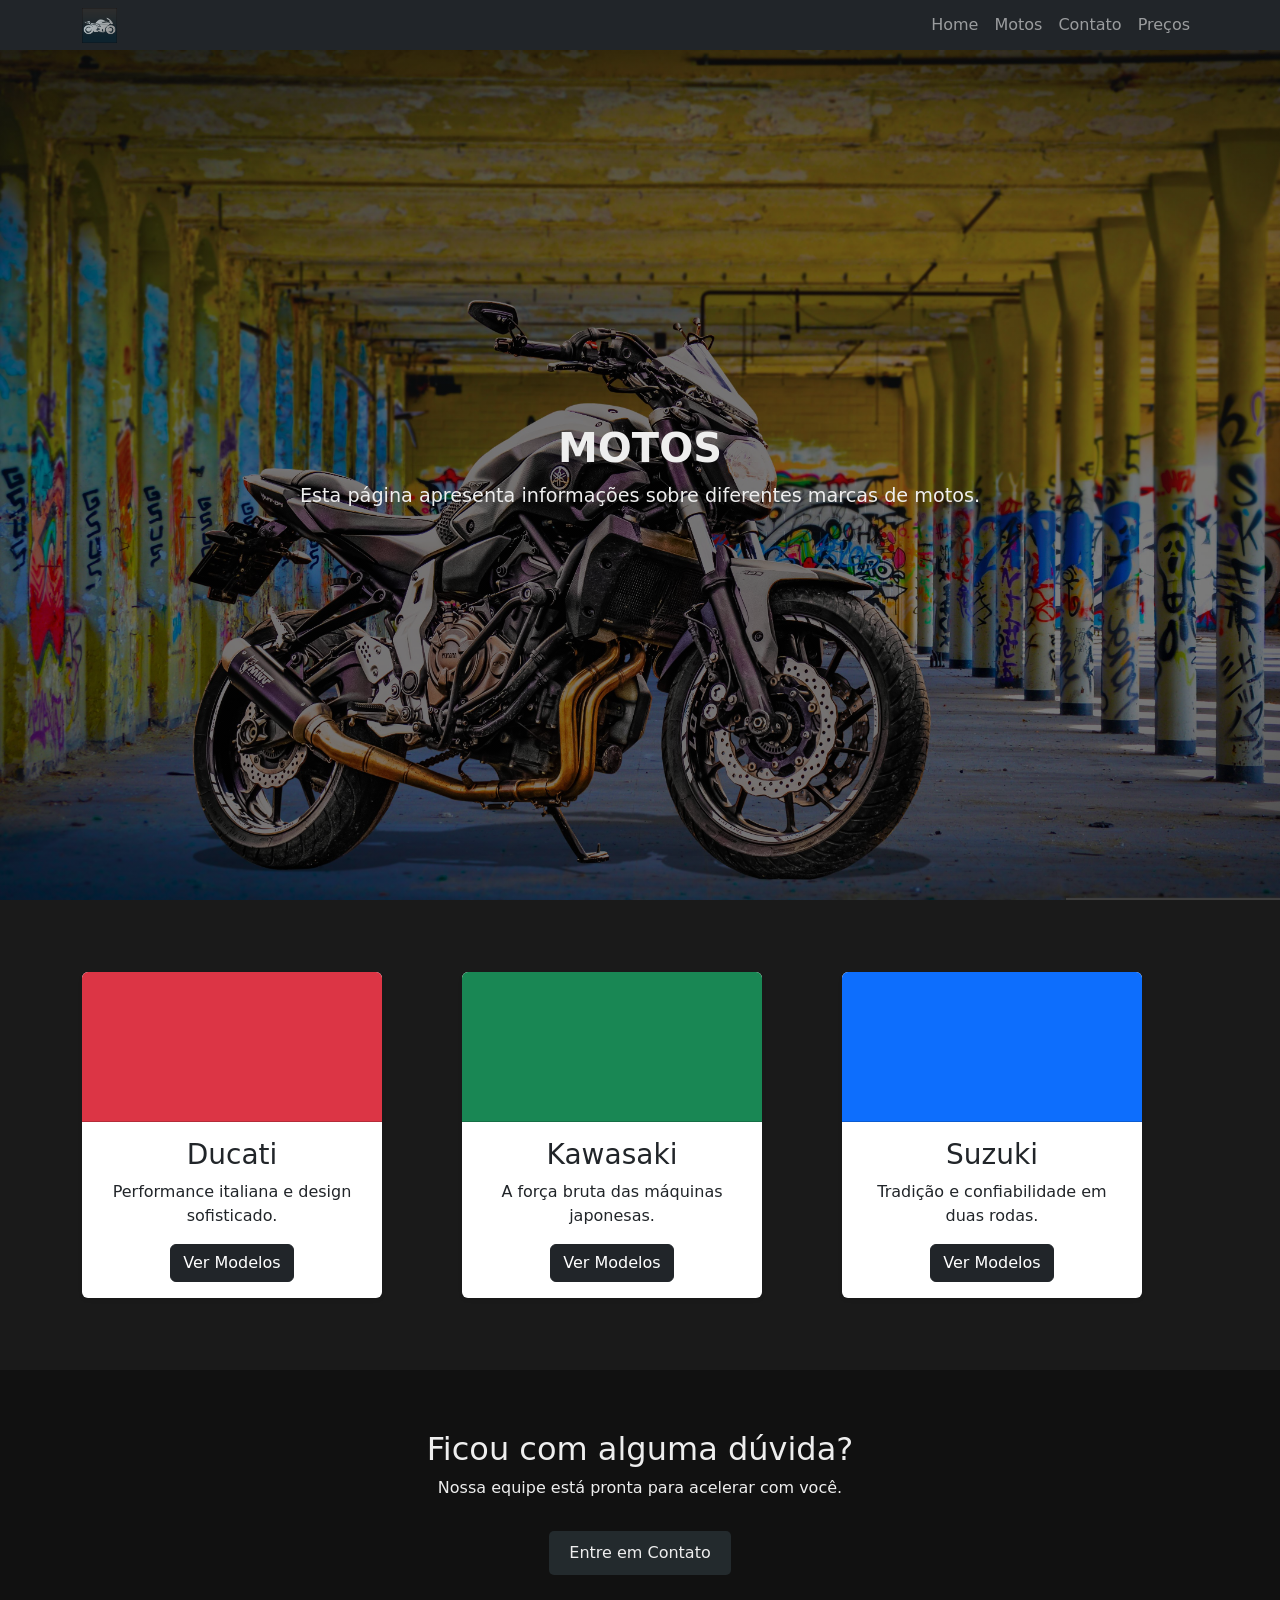
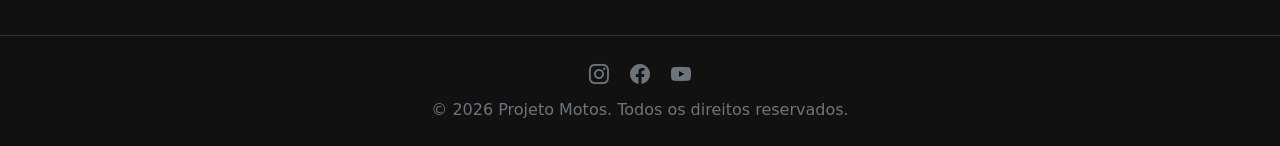
==== commit d520738d: "feat: add Bootstrap icons and update footer across multiple pages" ====
--- a/index.html
+++ b/index.html
@@ -9,6 +9,8 @@
   <title>Motos</title>
   <link href="https://cdn.jsdelivr.net/npm/bootstrap@5.3.8/dist/css/bootstrap.min.css" rel="stylesheet"
     integrity="sha384-sRIl4kxILFvY47J16cr9ZwB07vP4J8+LH7qKQnuqkuIAvNWLzeN8tE5YBujZqJLB" crossorigin="anonymous">
+
+  <link rel="stylesheet" href="https://cdn.jsdelivr.net/npm/bootstrap-icons@1.11.3/font/bootstrap-icons.min.css">
 </head>
 
 <body>
@@ -93,6 +95,17 @@
     <a href="form.html" class="btn-card">Entre em Contato</a>
   </section>
 
+  <footer class="text-center py-4 mt-auto" style="background-color: #111; border-top: 1px solid #333;">
+    <div class="container text-secondary">
+      <div class="mb-2">
+        <a href="#" class="text-secondary text-decoration-none mx-2 fs-5"><i class="bi bi-instagram"></i></a>
+        <a href="#" class="text-secondary text-decoration-none mx-2 fs-5"><i class="bi bi-facebook"></i></a>
+        <a href="#" class="text-secondary text-decoration-none mx-2 fs-5"><i class="bi bi-youtube"></i></a>
+      </div>
+      <p class="mb-0">&copy; 2026 Projeto Motos. Todos os direitos reservados.</p>
+    </div>
+  </footer>
+
   <script src="https://cdn.jsdelivr.net/npm/bootstrap@5.3.8/dist/js/bootstrap.bundle.min.js"
     integrity="sha384-FKyoEForCGlyvwx9Hj09JcYn3nv7wiPVlz7YYwJrWVcXK/BmnVDxM+D2scQbITxI"
     crossorigin="anonymous"></script>
--- a/style.css
+++ b/style.css
@@ -5,7 +5,9 @@
 }
 
 body {
-  background-color: #1a1a1a;
+  background-color: #1a1a1a !important;
+  color: #eeeeee !important;
+  font-family: sans-serif;
 }
 
 .navbar {
